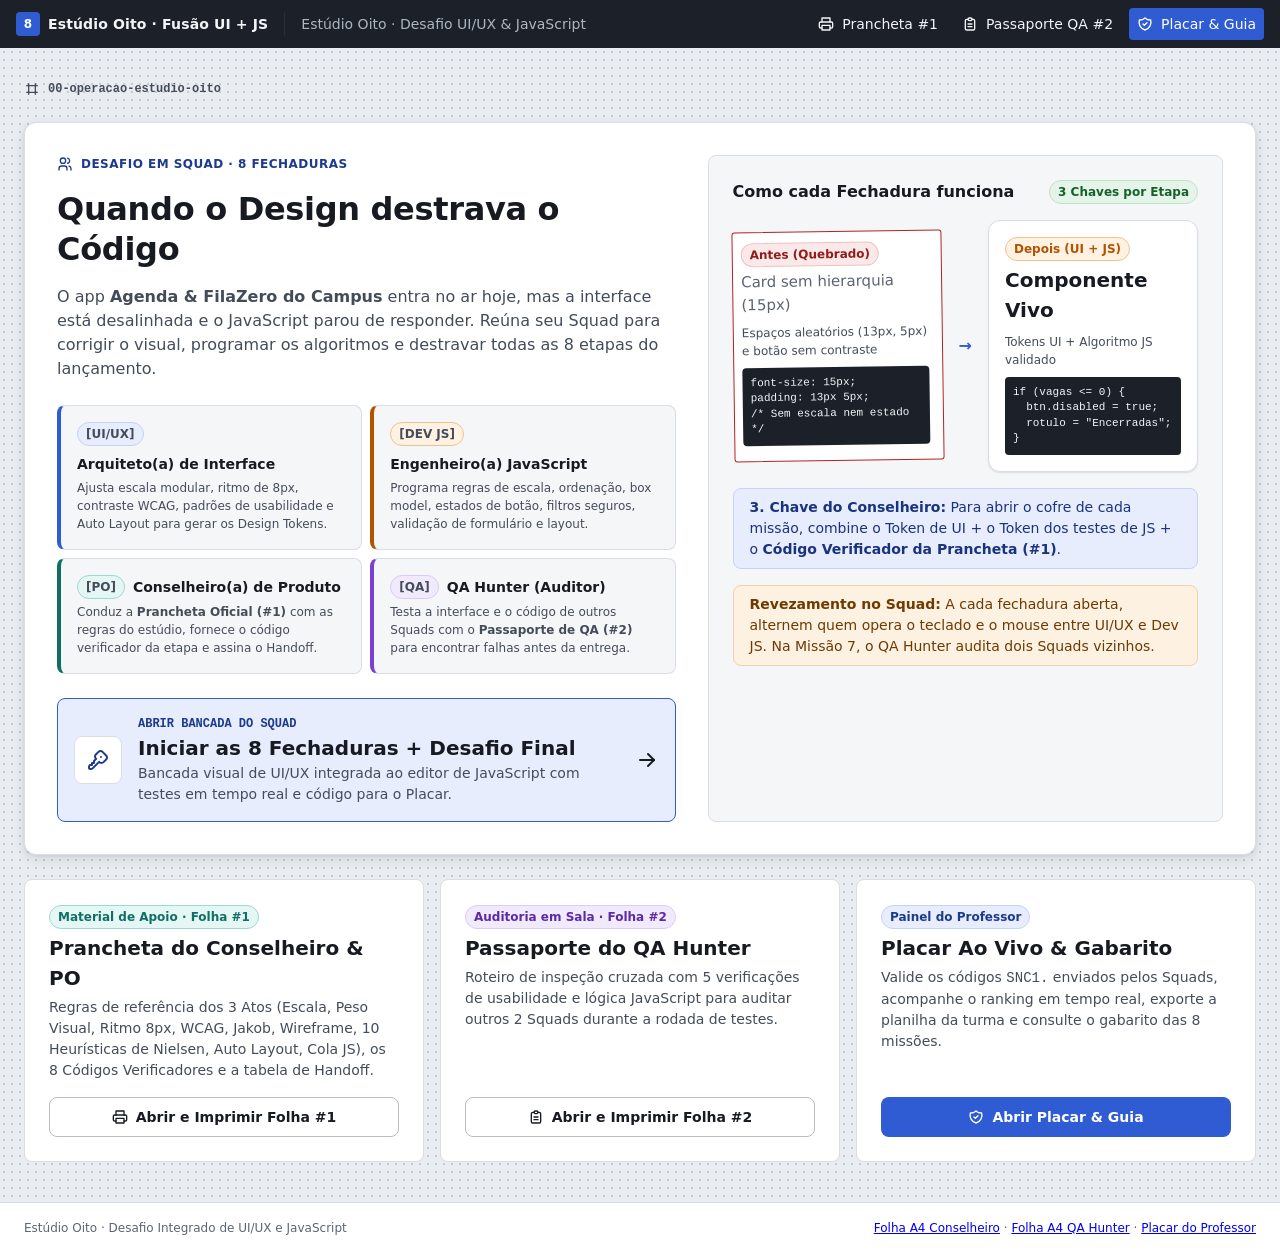
==== index.html @ e016b9eb "feat: Operacao Estudio Oito - Desafio UI/UX e JavaScript" ====
<!--
autor: Prof. Marcos V. Moraes
proposito: Portal principal da Operacao Estudio Oito (Fusao UI/UX Figma + Desenvolvimento Web JavaScript - Jornada 3h+ / 8 Missoes)
criado: 2026-11-12T16:20:00-03:00
atualizado: 2026-11-12T17:30:00-03:00
versao: 2.0.0
-->
<!DOCTYPE html>
<html lang="pt-BR">
<head>
  <meta charset="UTF-8">
  <meta name="viewport" content="width=device-width, initial-scale=1.0">
  <title>Operação Estúdio Oito — Fusão UI/UX &amp; JavaScript</title>
  <meta name="description" content="Atividade colaborativa entre turmas de UI/UX (Figma) e Desenvolvimento Web (JavaScript), organizada em Squads com papéis táticos para todos os alunos.">
  <link rel="stylesheet" href="assets/css/tokens.css">
  <link rel="stylesheet" href="assets/css/portal.css">
</head>
<body>
  <svg class="sprite" aria-hidden="true" focusable="false">
    <symbol id="i-users" viewBox="0 0 24 24"><path d="M9 7m-4 0a4 4 0 1 0 8 0a4 4 0 1 0 -8 0"/><path d="M3 21v-2a4 4 0 0 1 4 -4h4a4 4 0 0 1 4 4v2"/><path d="M16 3.13a4 4 0 0 1 0 7.75"/><path d="M21 21v-2a4 4 0 0 0 -3 -3.85"/></symbol>
    <symbol id="i-key" viewBox="0 0 24 24"><path d="M16.555 3.843l3.602 3.602a2.877 2.877 0 0 1 0 4.069l-2.643 2.643a2.877 2.877 0 0 1 -4.069 0l-.301 -.301l-6.558 6.558a2 2 0 0 1 -1.239 .578l-.175 .008h-1.172a1 1 0 0 1 -.993 -.883l-.007 -.117v-1.172a2 2 0 0 1 .467 -1.284l.119 -.13l.414 -.414h2v-2h2v-2l2.144 -2.144l-.301 -.301a2.877 2.877 0 0 1 0 -4.069l2.643 -2.643a2.877 2.877 0 0 1 4.069 0z"/><path d="M15 9h.01"/></symbol>
    <symbol id="i-code" viewBox="0 0 24 24"><path d="M7 8l-4 4l4 4"/><path d="M17 8l4 4l-4 4"/><path d="M14 4l-4 16"/></symbol>
    <symbol id="i-frame" viewBox="0 0 24 24"><path d="M4 7l16 0"/><path d="M4 17l16 0"/><path d="M7 4l0 16"/><path d="M17 4l0 16"/></symbol>
    <symbol id="i-printer" viewBox="0 0 24 24"><path d="M6 9v-6h12v6"/><path d="M6 18h-2a2 2 0 0 1 -2 -2v-5a2 2 0 0 1 2 -2h16a2 2 0 0 1 2 2v5a2 2 0 0 1 -2 2h-2"/><path d="M6 14h12v7h-12z"/></symbol>
    <symbol id="i-shield-check" viewBox="0 0 24 24"><path d="M12 3a12 12 0 0 0 8.5 3a12 12 0 0 1 -8.5 15a12 12 0 0 1 -8.5 -15a12 12 0 0 0 8.5 -3"/><path d="M9 12l2 2l4 -4"/></symbol>
    <symbol id="i-arrow-right" viewBox="0 0 24 24"><path d="M5 12l14 0"/><path d="M13 18l6 -6"/><path d="M13 6l6 6"/></symbol>
    <symbol id="i-component" viewBox="0 0 24 24"><path d="M3 12l3 3l3 -3l-3 -3z"/><path d="M15 12l3 3l3 -3l-3 -3z"/><path d="M9 6l3 3l3 -3l-3 -3z"/><path d="M9 18l3 3l3 -3l-3 -3z"/></symbol>
    <symbol id="i-clipboard" viewBox="0 0 24 24"><path d="M9 5h-2a2 2 0 0 0 -2 2v12a2 2 0 0 0 2 2h10a2 2 0 0 0 2 -2v-12a2 2 0 0 0 -2 -2h-2"/><rect x="9" y="3" width="6" height="4" rx="2"/><path d="M9 12h6"/><path d="M9 16h6"/></symbol>
  </svg>

  <a class="skip-link" href="#conteudo">Pular para o conteúdo</a>

  <header class="ws-toolbar">
    <a class="ws-brand" href="index.html">
      <span class="ws-brand-mark" aria-hidden="true">8</span>
      <span>Estúdio Oito &middot; Fusão UI + JS</span>
    </a>
    <span class="ws-toolbar-sep" aria-hidden="true"></span>
    <span class="toolbar-file">Estúdio Oito &middot; Desafio UI/UX &amp; JavaScript</span>
    <span class="ws-toolbar-spacer"></span>
    <a class="ws-tool-btn" href="impressos/prancheta-conselheiro.html">
      <svg class="ic ic-16" aria-hidden="true"><use href="#i-printer"/></svg>
      <span>Prancheta #1</span>
    </a>
    <a class="ws-tool-btn" href="impressos/passaporte-qa.html">
      <svg class="ic ic-16" aria-hidden="true"><use href="#i-clipboard"/></svg>
      <span>Passaporte QA #2</span>
    </a>
    <a class="ws-tool-btn is-active" href="placar/index.html">
      <svg class="ic ic-16" aria-hidden="true"><use href="#i-shield-check"/></svg>
      <span>Placar &amp; Guia</span>
    </a>
  </header>

  <main id="conteudo" class="ws-canvas-bg portal-canvas">
    <div class="frame-name" aria-hidden="true">
      <svg class="ic ic-16" aria-hidden="true"><use href="#i-frame"/></svg>00-operacao-estudio-oito
    </div>

    <section class="portal-frame" aria-labelledby="titulo">
      <div class="intro">
        <span class="eyebrow">
          <svg class="ic ic-16" aria-hidden="true"><use href="#i-users"/></svg>
          Desafio em Squad &middot; 8 Fechaduras
        </span>
        <h1 id="titulo">Quando o Design destrava o Código</h1>
        <p class="lead">
          O app <strong>Agenda &amp; FilaZero do Campus</strong> entra no ar hoje, mas a interface está desalinhada e o JavaScript parou de responder. Reúna seu Squad para corrigir o visual, programar os algoritmos e destravar todas as 8 etapas do lançamento.
        </p>

        <div class="squad-roles" aria-label="Papéis do Squad">
          <div class="role-card role-ui">
            <strong><span class="chip chip-select">[UI/UX]</span> Arquiteto(a) de Interface</strong>
            <span>Ajusta escala modular, ritmo de 8px, contraste WCAG, padrões de usabilidade e Auto Layout para gerar os Design Tokens.</span>
          </div>
          <div class="role-card role-js">
            <strong><span class="chip chip-js">[DEV JS]</span> Engenheiro(a) JavaScript</strong>
            <span>Programa regras de escala, ordenação, box model, estados de botão, filtros seguros, validação de formulário e layout.</span>
          </div>
          <div class="role-card role-po">
            <strong><span class="chip chip-po">[PO]</span> Conselheiro(a) de Produto</strong>
            <span>Conduz a <strong>Prancheta Oficial (#1)</strong> com as regras do estúdio, fornece o código verificador da etapa e assina o Handoff.</span>
          </div>
          <div class="role-card role-qa">
            <strong><span class="chip chip-component">[QA]</span> QA Hunter (Auditor)</strong>
            <span>Testa a interface e o código de outros Squads com o <strong>Passaporte de QA (#2)</strong> para encontrar falhas antes da entrega.</span>
          </div>
        </div>

        <div class="entries">
          <a class="entry entry-primary" href="quest/index.html">
            <span class="entry-icon"><svg class="ic ic-24" aria-hidden="true"><use href="#i-key"/></svg></span>
            <span class="entry-text">
              <span class="entry-step">ABRIR BANCADA DO SQUAD</span>
              <strong>Iniciar as 8 Fechaduras + Desafio Final</strong>
              <span>Bancada visual de UI/UX integrada ao editor de JavaScript com testes em tempo real e código para o Placar.</span>
            </span>
            <svg class="ic ic-24" aria-hidden="true"><use href="#i-arrow-right"/></svg>
          </a>
        </div>
      </div>

      <div class="preview-panel" aria-label="Como funciona cada etapa">
        <div style="display:flex; justify-content:space-between; align-items:center; flex-wrap:wrap; gap:8px;">
          <strong>Como cada Fechadura funciona</strong>
          <span class="chip chip-ok">3 Chaves por Etapa</span>
        </div>

        <div class="preview-grid">
          <div class="pv-card is-broken">
            <span class="chip chip-bad" style="align-self:flex-start;">Antes (Quebrado)</span>
            <span class="pv-title" style="font-size:15px; font-weight:400; color:#5c6474;">Card sem hierarquia (15px)</span>
            <span class="pv-meta">Espaços aleatórios (13px, 5px) e botão sem contraste</span>
            <div class="pv-code">font-size: 15px;
padding: 13px 5px;
/* Sem escala nem estado */</div>
          </div>

          <span style="font-weight:800; color:var(--ac-select);">&rarr;</span>

          <div class="pv-card">
            <span class="chip chip-js" style="align-self:flex-start;">Depois (UI + JS)</span>
            <span class="pv-title">Componente Vivo</span>
            <span class="pv-meta">Tokens UI + Algoritmo JS validado</span>
            <div class="pv-code">if (vagas &lt;= 0) {
  btn.disabled = true;
  rotulo = "Encerradas";
}</div>
          </div>
        </div>

        <div class="callout callout-info">
          <div>
            <strong>3. Chave do Conselheiro:</strong>
            Para abrir o cofre de cada missão, combine o Token de UI + o Token dos testes de JS + o <strong>Código Verificador da Prancheta (#1)</strong>.
          </div>
        </div>

        <div class="callout callout-warn">
          <div>
            <strong>Revezamento no Squad:</strong>
            A cada fechadura aberta, alternem quem opera o teclado e o mouse entre UI/UX e Dev JS. Na Missão 7, o QA Hunter audita dois Squads vizinhos.
          </div>
        </div>
      </div>
    </section>

    <section class="print-cards" aria-label="Materiais de apoio e placar">
      <article class="print-card">
        <div>
          <span class="chip chip-po">Material de Apoio &middot; Folha #1</span>
          <h3>Prancheta do Conselheiro &amp; PO</h3>
          <p>Regras de referência dos 3 Atos (Escala, Peso Visual, Ritmo 8px, WCAG, Jakob, Wireframe, 10 Heurísticas de Nielsen, Auto Layout, Cola JS), os 8 Códigos Verificadores e a tabela de Handoff.</p>
        </div>
        <a class="btn btn-secondary" href="impressos/prancheta-conselheiro.html">
          <svg class="ic ic-16" aria-hidden="true"><use href="#i-printer"/></svg>
          Abrir e Imprimir Folha #1
        </a>
      </article>

      <article class="print-card">
        <div>
          <span class="chip chip-component">Auditoria em Sala &middot; Folha #2</span>
          <h3>Passaporte do QA Hunter</h3>
          <p>Roteiro de inspeção cruzada com 5 verificações de usabilidade e lógica JavaScript para auditar outros 2 Squads durante a rodada de testes.</p>
        </div>
        <a class="btn btn-secondary" href="impressos/passaporte-qa.html">
          <svg class="ic ic-16" aria-hidden="true"><use href="#i-clipboard"/></svg>
          Abrir e Imprimir Folha #2
        </a>
      </article>

      <article class="print-card">
        <div>
          <span class="chip chip-select">Painel do Professor</span>
          <h3>Placar Ao Vivo &amp; Gabarito</h3>
          <p>Valide os códigos <code>SNC1.</code> enviados pelos Squads, acompanhe o ranking em tempo real, exporte a planilha da turma e consulte o gabarito das 8 missões.</p>
        </div>
        <a class="btn btn-primary" href="placar/index.html">
          <svg class="ic ic-16" aria-hidden="true"><use href="#i-shield-check"/></svg>
          Abrir Placar &amp; Guia
        </a>
      </article>
    </section>
  </main>

  <footer class="portal-footer">
    <span>Estúdio Oito &middot; Desafio Integrado de UI/UX e JavaScript</span>
    <div>
      <a href="impressos/prancheta-conselheiro.html">Folha A4 Conselheiro</a> &middot;
      <a href="impressos/passaporte-qa.html">Folha A4 QA Hunter</a> &middot;
      <a href="placar/index.html">Placar do Professor</a>
    </div>
  </footer>
</body>
</html>
---- assets/css/tokens.css ----
/*
 * autor: Prof. Marcos V. Moraes
 * proposito: Design tokens e componentes base do workspace Operacao Estudio Oito (UI/UX + JS)
 * criado: 2026-11-12T16:19:00-03:00
 * atualizado: 2026-11-12T16:19:00-03:00
 * versao: 1.0.0
 */

:root {
  /* Escala modular de 8px (meio passo de 4px) */
  --s-0: 0;
  --s-05: 4px;
  --s-1: 8px;
  --s-2: 16px;
  --s-3: 24px;
  --s-4: 32px;
  --s-5: 40px;
  --s-6: 48px;
  --s-8: 64px;

  /* Superficies */
  --ws-canvas: #e9ecf1;
  --ws-canvas-dot: #c3c9d4;
  --ws-panel: #ffffff;
  --ws-panel-alt: #f5f6f8;
  --ws-border: #d9dde4;
  --ws-border-strong: #b9c0cc;
  --ws-toolbar: #1c2028;
  --ws-toolbar-alt: #2a303b;
  --ws-toolbar-text: #f2f4f7;
  --ws-toolbar-muted: #aeb6c4;

  /* Texto sobre superficies claras (WCAG 2.2 AA verificado) */
  --tx-1: #171a21;
  --tx-2: #444c5a;
  --tx-3: #5c6474;
  --tx-inverse: #ffffff;

  /* Cores de destaque por papel */
  --ac-select: #2f5bd3;
  --ac-select-hover: #2449b0;
  --ac-select-press: #1c3a8e;
  --ac-select-soft: #e7edfc;

  --ac-js: #b35300;
  --ac-js-soft: #fff2e2;
  --ac-js-border: #f0c28c;

  --ac-po: #0f6e66;
  --ac-po-soft: #e4f7f5;
  --ac-po-border: #9bd9d3;

  --ac-redline: #c2255c;
  --ac-redline-soft: #fbe7ef;
  --ac-component: #7b3fd4;
  --ac-component-soft: #f1eafc;

  /* Estados semanticos */
  --ok: #1f7a36;
  --ok-soft: #e5f4e8;
  --warn: #9a5200;
  --warn-soft: #fdf1e1;
  --bad: #b42323;
  --bad-soft: #fbe9e9;

  /* Tipografia */
  --ff-ui: "Inter", system-ui, -apple-system, "Segoe UI", Roboto, "Helvetica Neue", Arial, sans-serif;
  --ff-mono: ui-monospace, "Cascadia Code", "SF Mono", Consolas, "Liberation Mono", monospace;
  --fs-12: 0.75rem;
  --fs-14: 0.875rem;
  --fs-16: 1rem;
  --fs-20: 1.25rem;
  --fs-24: 1.5rem;
  --fs-32: 2rem;
  --fs-40: 2.5rem;
  --lh-tight: 1.25;
  --lh-body: 1.5;

  /* Raios, sombras e transicoes */
  --r-2: 2px;
  --r-4: 4px;
  --r-8: 8px;
  --r-12: 12px;
  --r-16: 16px;
  --r-pill: 999px;
  --el-1: 0 1px 2px rgba(23, 26, 33, 0.08), 0 1px 1px rgba(23, 26, 33, 0.04);
  --el-2: 0 4px 12px rgba(23, 26, 33, 0.10), 0 1px 3px rgba(23, 26, 33, 0.08);
  --el-3: 0 12px 32px rgba(23, 26, 33, 0.16), 0 2px 6px rgba(23, 26, 33, 0.08);
  --focus-ring: 0 0 0 2px #ffffff, 0 0 0 4px var(--ac-select);
  --t-fast: 120ms;
  --t-med: 240ms;
  --ease: cubic-bezier(0.2, 0.7, 0.2, 1);

  --toolbar-h: 48px;
  color-scheme: light;
}

*,
*::before,
*::after {
  box-sizing: border-box;
}

html {
  -webkit-text-size-adjust: 100%;
}

body {
  margin: 0;
  font-family: var(--ff-ui);
  font-size: var(--fs-16);
  line-height: var(--lh-body);
  color: var(--tx-1);
  background: var(--ws-canvas);
}

svg {
  display: block;
  max-width: 100%;
}

.sprite {
  display: none;
}

:focus-visible {
  outline: none;
  box-shadow: var(--focus-ring);
  border-radius: var(--r-4);
}

[hidden] {
  display: none !important;
}

.skip-link {
  position: absolute;
  left: var(--s-2);
  top: -64px;
  z-index: 1000;
  padding: var(--s-1) var(--s-2);
  background: var(--ac-select);
  color: var(--tx-inverse);
  border-radius: var(--r-8);
  font-weight: 600;
  text-decoration: none;
}

.skip-link:focus {
  top: var(--s-1);
}

.ws-canvas-bg {
  background-color: var(--ws-canvas);
  background-image: radial-gradient(var(--ws-canvas-dot) 1px, transparent 1.2px);
  background-size: 8px 8px;
}

.ic {
  width: 20px;
  height: 20px;
  flex: none;
  stroke: currentColor;
  fill: none;
  stroke-width: 2;
  stroke-linecap: round;
  stroke-linejoin: round;
}

.ic-16 { width: 16px; height: 16px; }
.ic-24 { width: 24px; height: 24px; }
.ic-32 { width: 32px; height: 32px; }

.ws-toolbar {
  height: var(--toolbar-h);
  display: flex;
  align-items: center;
  gap: var(--s-1);
  padding: 0 var(--s-2);
  background: var(--ws-toolbar);
  color: var(--ws-toolbar-text);
}

.ws-toolbar a {
  color: inherit;
}

.ws-brand {
  display: flex;
  align-items: center;
  gap: var(--s-1);
  font-weight: 700;
  font-size: var(--fs-14);
  letter-spacing: 0.01em;
  text-decoration: none;
  white-space: nowrap;
}

.ws-brand-mark {
  width: 24px;
  height: 24px;
  border-radius: var(--r-4);
  display: grid;
  place-items: center;
  background: var(--ac-select);
  color: #ffffff;
  font-size: var(--fs-12);
  font-weight: 800;
}

.ws-toolbar-sep {
  width: 1px;
  height: 24px;
  background: var(--ws-toolbar-alt);
  margin: 0 var(--s-1);
}

.ws-toolbar-spacer {
  flex: 1;
}

.ws-tool-btn {
  display: inline-flex;
  align-items: center;
  gap: var(--s-1);
  min-height: 32px;
  padding: 0 var(--s-1);
  border: 0;
  border-radius: var(--r-4);
  background: transparent;
  color: var(--ws-toolbar-text);
  font: inherit;
  font-size: var(--fs-14);
  cursor: pointer;
  text-decoration: none;
  transition: background var(--t-fast) var(--ease);
}

.ws-tool-btn:hover {
  background: var(--ws-toolbar-alt);
}

.ws-tool-btn.is-active {
  background: var(--ac-select);
  color: #ffffff;
}

.ws-panel {
  background: var(--ws-panel);
  border: 1px solid var(--ws-border);
}

.ws-panel-head {
  display: flex;
  align-items: center;
  justify-content: space-between;
  gap: var(--s-1);
  min-height: 40px;
  padding: var(--s-1) var(--s-2);
  border-bottom: 1px solid var(--ws-border);
  font-size: var(--fs-12);
  font-weight: 700;
  letter-spacing: 0.04em;
  text-transform: uppercase;
  color: var(--tx-2);
}

.ws-section {
  padding: var(--s-2);
  border-bottom: 1px solid var(--ws-border);
}

.ws-section:last-child {
  border-bottom: 0;
}

.ws-label {
  display: block;
  margin-bottom: var(--s-05);
  font-size: var(--fs-12);
  font-weight: 600;
  color: var(--tx-2);
}

.btn {
  display: inline-flex;
  align-items: center;
  justify-content: center;
  gap: var(--s-1);
  min-height: 40px;
  padding: 0 var(--s-2);
  border: 1px solid transparent;
  border-radius: var(--r-8);
  font: inherit;
  font-size: var(--fs-14);
  font-weight: 600;
  line-height: 1.2;
  cursor: pointer;
  text-decoration: none;
  transition: background var(--t-fast) var(--ease), border-color var(--t-fast) var(--ease), transform var(--t-fast) var(--ease);
}

.btn:active {
  transform: translateY(1px);
}

.btn:disabled,
.btn[aria-disabled="true"] {
  cursor: not-allowed;
  opacity: 0.6;
  transform: none;
}

.btn-primary {
  background: var(--ac-select);
  color: #ffffff;
}

.btn-primary:hover {
  background: var(--ac-select-hover);
}

.btn-secondary {
  background: var(--ws-panel);
  color: var(--tx-1);
  border-color: var(--ws-border-strong);
}

.btn-secondary:hover {
  background: var(--ws-panel-alt);
}

.btn-ghost {
  background: transparent;
  color: var(--tx-2);
}

.btn-ghost:hover {
  background: var(--ws-panel-alt);
  color: var(--tx-1);
}

.btn-danger {
  background: var(--ws-panel);
  color: var(--bad);
  border-color: var(--bad);
}

.btn-danger:hover {
  background: var(--bad-soft);
}

.btn-sm {
  min-height: 32px;
  padding: 0 var(--s-1);
  font-size: var(--fs-12);
}

.btn-lg {
  min-height: 48px;
  padding: 0 var(--s-3);
  font-size: var(--fs-16);
}

.field {
  width: 100%;
  min-height: 40px;
  padding: var(--s-1);
  border: 1px solid var(--ws-border-strong);
  border-radius: var(--r-4);
  background: var(--ws-panel);
  color: var(--tx-1);
  font: inherit;
  font-size: var(--fs-14);
}

.field:focus-visible {
  border-color: var(--ac-select);
}

.field-mono {
  font-family: var(--ff-mono);
}

code,
pre,
.field-mono,
.code-editor,
.console-output,
.pv-code {
  font-variant-ligatures: none;
  font-feature-settings: "liga" 0, "calt" 0;
}

.chip {
  display: inline-flex;
  align-items: center;
  gap: var(--s-05);
  min-height: 24px;
  padding: 0 var(--s-1);
  border-radius: var(--r-pill);
  background: var(--ws-panel-alt);
  border: 1px solid var(--ws-border);
  color: var(--tx-2);
  font-size: var(--fs-12);
  font-weight: 600;
  white-space: nowrap;
}

.chip-select { background: var(--ac-select-soft); border-color: #c4d3f7; color: var(--ac-select-press); }
.chip-js { background: var(--ac-js-soft); border-color: var(--ac-js-border); color: var(--ac-js); }
.chip-po { background: var(--ac-po-soft); border-color: var(--ac-po-border); color: var(--ac-po); }
.chip-component { background: var(--ac-component-soft); border-color: #dccbf6; color: #5b2aa6; }
.chip-redline { background: var(--ac-redline-soft); border-color: #f2c2d4; color: #9c1b49; }
.chip-ok { background: var(--ok-soft); border-color: #bfe3c7; color: #17602a; }
.chip-warn { background: var(--warn-soft); border-color: #f2d3a8; color: #7a4100; }
.chip-bad { background: var(--bad-soft); border-color: #f1c0c0; color: #8f1b1b; }

kbd {
  display: inline-block;
  min-width: 24px;
  padding: 0 var(--s-05);
  border: 1px solid var(--ws-border-strong);
  border-bottom-width: 2px;
  border-radius: var(--r-4);
  background: var(--ws-panel);
  font-family: var(--ff-mono);
  font-size: var(--fs-12);
  line-height: 20px;
  text-align: center;
  color: var(--tx-1);
}

.callout {
  display: flex;
  gap: var(--s-1);
  padding: var(--s-1) var(--s-2);
  border-radius: var(--r-8);
  border: 1px solid var(--ws-border);
  background: var(--ws-panel-alt);
  font-size: var(--fs-14);
}

.callout-ok { background: var(--ok-soft); border-color: #bfe3c7; color: #145224; }
.callout-warn { background: var(--warn-soft); border-color: #f2d3a8; color: #6e3a00; }
.callout-bad { background: var(--bad-soft); border-color: #f1c0c0; color: #7d1717; }
.callout-info { background: var(--ac-select-soft); border-color: #c4d3f7; color: #19337e; }

@keyframes ws-shake {
  0%, 100% { transform: translateX(0); }
  25% { transform: translateX(-6px); }
  75% { transform: translateX(6px); }
}

@keyframes ws-pop {
  0% { transform: scale(0.95); opacity: 0; }
  100% { transform: scale(1); opacity: 1; }
}

.anim-shake { animation: ws-shake 280ms var(--ease); }
.anim-pop { animation: ws-pop var(--t-med) var(--ease); }

@media (prefers-reduced-motion: reduce) {
  *, *::before, *::after {
    animation-duration: 0.01ms !important;
    animation-iteration-count: 1 !important;
    transition-duration: 0.01ms !important;
    scroll-behavior: auto !important;
  }
}

@media print {
  .ws-toolbar,
  .no-print {
    display: none !important;
  }
  body {
    background: #ffffff;
  }
}
---- assets/css/portal.css ----
/*
 * autor: Prof. Marcos V. Moraes
 * proposito: Estilos do portal principal (index.html) da Operacao Estudio Oito
 * criado: 2026-11-12T16:19:00-03:00
 * atualizado: 2026-11-12T16:19:00-03:00
 * versao: 1.0.0
 */

body {
  display: flex;
  flex-direction: column;
  min-height: 100vh;
}

.toolbar-file {
  font-size: var(--fs-14);
  color: var(--ws-toolbar-muted);
}

.portal-canvas {
  flex: 1;
  display: flex;
  flex-direction: column;
  gap: var(--s-3);
  padding: var(--s-4) var(--s-3) var(--s-5);
}

.portal-canvas > * {
  width: 100%;
  max-width: 1240px;
  margin-left: auto;
  margin-right: auto;
}

.frame-name {
  display: flex;
  align-items: center;
  gap: var(--s-1);
  font-family: var(--ff-mono);
  font-size: var(--fs-12);
  font-weight: 700;
  color: var(--tx-2);
}

.portal-frame {
  display: grid;
  grid-template-columns: minmax(0, 6fr) minmax(0, 5fr);
  gap: var(--s-4);
  padding: var(--s-4);
  border: 1px solid var(--ws-border);
  border-radius: var(--r-12);
  background: var(--ws-panel);
  box-shadow: var(--el-2);
}

.intro {
  display: flex;
  flex-direction: column;
  gap: var(--s-2);
}

.eyebrow {
  display: inline-flex;
  align-items: center;
  gap: var(--s-1);
  font-size: var(--fs-12);
  font-weight: 700;
  letter-spacing: 0.04em;
  text-transform: uppercase;
  color: var(--ac-select-press);
}

.intro h1 {
  margin: 0;
  font-size: var(--fs-32);
  line-height: 40px;
  font-weight: 800;
  letter-spacing: -0.01em;
}

.lead {
  margin: 0;
  font-size: var(--fs-16);
  color: var(--tx-2);
}

.squad-roles {
  display: grid;
  grid-template-columns: repeat(2, minmax(0, 1fr));
  gap: var(--s-1);
  margin-top: var(--s-1);
}

.role-card {
  padding: var(--s-2);
  border-radius: var(--r-8);
  border: 1px solid var(--ws-border);
  background: var(--ws-panel-alt);
  display: flex;
  flex-direction: column;
  gap: var(--s-05);
}

.role-card > strong {
  display: flex;
  align-items: center;
  flex-wrap: wrap;
  gap: var(--s-1);
  font-size: var(--fs-14);
}

.role-card span {
  font-size: var(--fs-12);
  color: var(--tx-2);
}

.role-ui { border-left: 4px solid var(--ac-select); }
.role-js { border-left: 4px solid var(--ac-js); }
.role-po { border-left: 4px solid var(--ac-po); }
.role-qa { border-left: 4px solid var(--ac-component); }

.entries {
  display: grid;
  grid-template-columns: 1fr;
  gap: var(--s-1);
  margin-top: var(--s-1);
}

.entry {
  display: flex;
  align-items: center;
  gap: var(--s-2);
  padding: var(--s-2);
  border: 1px solid var(--ws-border);
  border-radius: var(--r-8);
  background: var(--ws-panel);
  color: var(--tx-1);
  text-decoration: none;
  transition: transform var(--t-fast) var(--ease), border-color var(--t-fast) var(--ease), box-shadow var(--t-fast) var(--ease);
}

a.entry:hover {
  border-color: var(--ac-select);
  box-shadow: var(--el-1);
  transform: translateY(-1px);
}

.entry-primary {
  border-color: var(--ac-select);
  background: var(--ac-select-soft);
}

.entry-icon {
  display: grid;
  place-items: center;
  width: 48px;
  height: 48px;
  border-radius: var(--r-8);
  background: var(--ws-panel);
  border: 1px solid var(--ws-border);
  color: var(--ac-select-press);
  flex: none;
}

.entry-text {
  display: flex;
  flex: 1;
  flex-direction: column;
  font-size: var(--fs-14);
  color: var(--tx-2);
}

.entry-text strong {
  font-size: var(--fs-20);
  color: var(--tx-1);
}

.entry-step {
  font-family: var(--ff-mono);
  font-size: var(--fs-12);
  font-weight: 700;
  color: var(--ac-select-press);
}

.preview-panel {
  display: flex;
  flex-direction: column;
  gap: var(--s-2);
  padding: var(--s-3);
  border-radius: var(--r-8);
  border: 1px solid var(--ws-border);
  background: var(--ws-panel-alt);
}

.preview-grid {
  display: grid;
  grid-template-columns: 1fr auto 1fr;
  align-items: center;
  gap: var(--s-2);
}

.pv-card {
  display: flex;
  flex-direction: column;
  min-width: 0;
  padding: var(--s-2);
  border: 1px solid var(--ws-border);
  border-radius: var(--r-12);
  background: var(--ws-panel);
  box-shadow: var(--el-1);
}

.pv-card.is-broken {
  padding: 10px 13px 15px 8px;
  border-radius: 3px;
  border-color: var(--bad);
  box-shadow: none;
  transform: rotate(-0.8deg);
}

.pv-tag {
  font-size: var(--fs-12);
  font-weight: 700;
  text-transform: uppercase;
  color: var(--ac-select-press);
}

.pv-title {
  margin-top: var(--s-05);
  font-size: var(--fs-20);
  font-weight: 800;
}

.pv-meta {
  margin-top: var(--s-1);
  font-size: var(--fs-12);
  color: var(--tx-2);
}

.pv-code {
  margin-top: var(--s-1);
  padding: var(--s-1);
  border-radius: var(--r-4);
  background: #1c2028;
  color: #f2f4f7;
  font-family: var(--ff-mono);
  font-size: 11px;
  line-height: 1.4;
  white-space: pre-wrap;
  overflow-x: auto;
  word-break: break-word;
}

.print-cards {
  display: grid;
  grid-template-columns: repeat(3, minmax(0, 1fr));
  gap: var(--s-2);
}

.print-card {
  padding: var(--s-3);
  border: 1px solid var(--ws-border);
  border-radius: var(--r-8);
  background: var(--ws-panel);
  display: flex;
  flex-direction: column;
  justify-content: space-between;
  gap: var(--s-2);
}

.print-card h3 {
  margin: var(--s-05) 0;
  font-size: var(--fs-20);
}

.print-card p {
  margin: 0;
  font-size: var(--fs-14);
  color: var(--tx-2);
}

.portal-footer {
  display: flex;
  flex-wrap: wrap;
  align-items: center;
  justify-content: space-between;
  gap: var(--s-2);
  padding: var(--s-2) var(--s-3);
  border-top: 1px solid var(--ws-border);
  background: var(--ws-panel);
  font-size: var(--fs-12);
  color: var(--tx-3);
}

@media (max-width: 1024px) {
  .portal-frame {
    grid-template-columns: 1fr;
    padding: var(--s-2);
  }
  .print-cards {
    grid-template-columns: 1fr;
  }
  .squad-roles {
    grid-template-columns: 1fr;
  }
  .preview-grid {
    grid-template-columns: 1fr;
  }
}

@media (max-width: 720px) {
  .ws-toolbar {
    height: auto;
    min-height: var(--toolbar-h);
    flex-wrap: wrap;
    padding: var(--s-1) var(--s-2);
  }
  .toolbar-file,
  .ws-toolbar-sep,
  .ws-toolbar-spacer {
    display: none;
  }
  .portal-canvas {
    padding: var(--s-2);
  }
}
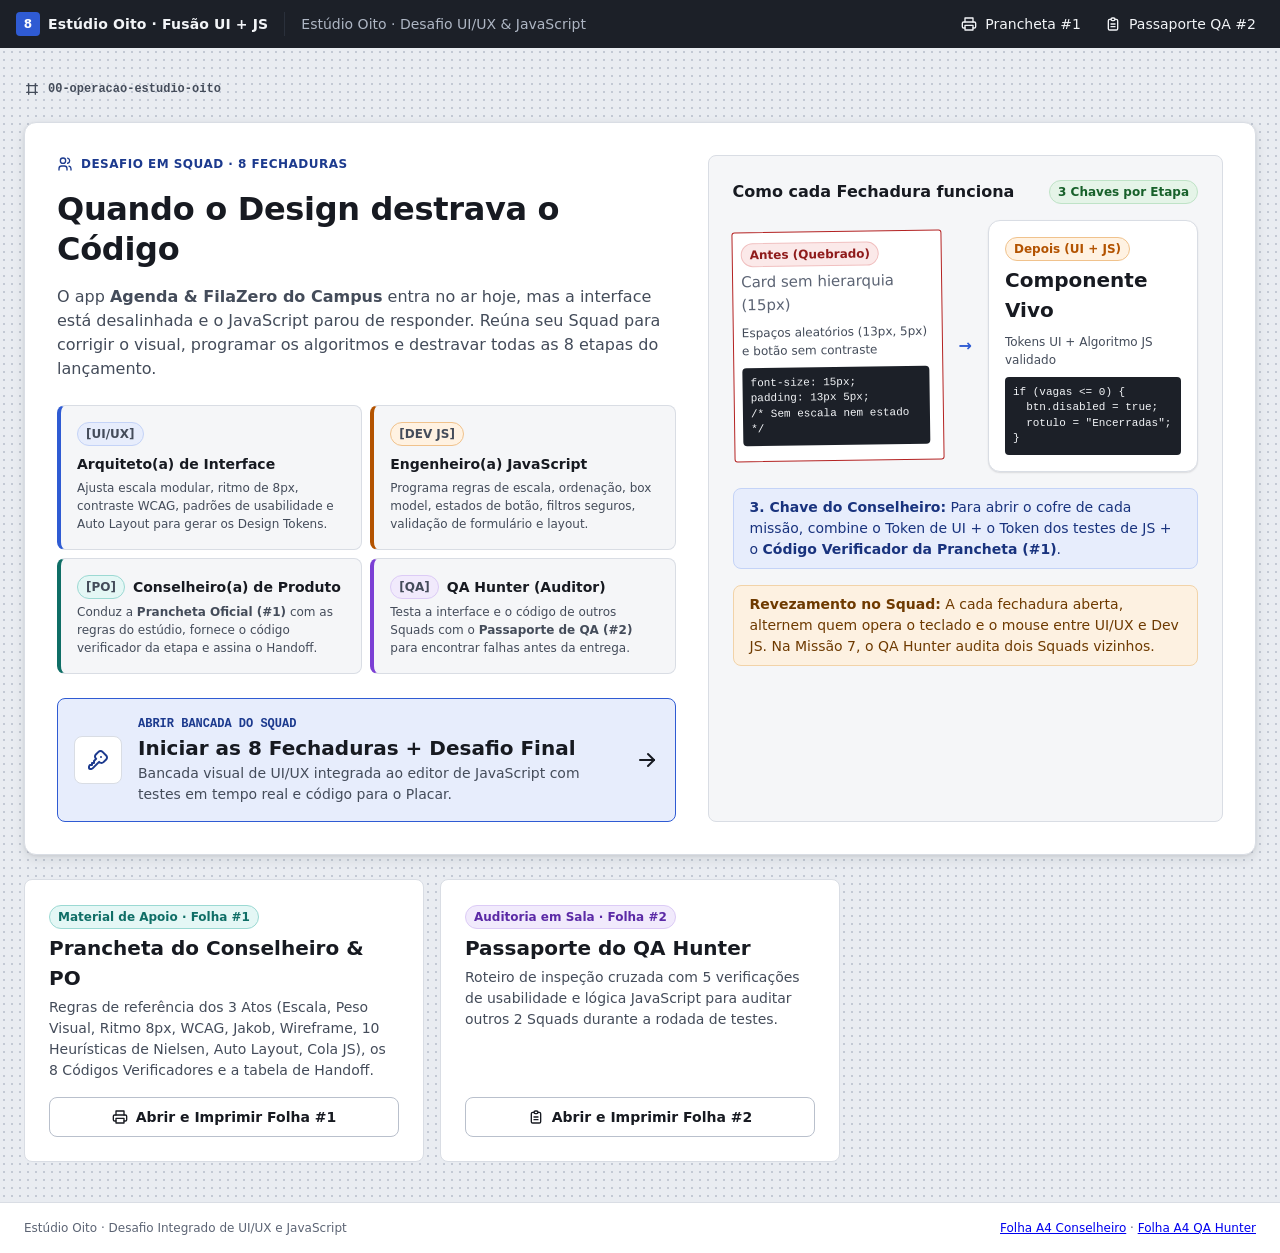
==== commit 20747e31: "chore: remove links ao placar do professor do portal e tela final" ====
--- a/index.html
+++ b/index.html
@@ -2,8 +2,8 @@
 autor: Prof. Marcos V. Moraes
 proposito: Portal principal da Operacao Estudio Oito (Fusao UI/UX Figma + Desenvolvimento Web JavaScript - Jornada 3h+ / 8 Missoes)
 criado: 2026-11-12T16:20:00-03:00
-atualizado: 2026-11-12T17:30:00-03:00
-versao: 2.0.0
+atualizado: 2026-11-12T19:47:00-03:00
+versao: 2.1.0
 -->
 <!DOCTYPE html>
 <html lang="pt-BR">
@@ -45,10 +45,6 @@
     <a class="ws-tool-btn" href="impressos/passaporte-qa.html">
       <svg class="ic ic-16" aria-hidden="true"><use href="#i-clipboard"/></svg>
       <span>Passaporte QA #2</span>
-    </a>
-    <a class="ws-tool-btn is-active" href="placar/index.html">
-      <svg class="ic ic-16" aria-hidden="true"><use href="#i-shield-check"/></svg>
-      <span>Placar &amp; Guia</span>
     </a>
   </header>
 
@@ -169,18 +165,6 @@
           Abrir e Imprimir Folha #2
         </a>
       </article>
-
-      <article class="print-card">
-        <div>
-          <span class="chip chip-select">Painel do Professor</span>
-          <h3>Placar Ao Vivo &amp; Gabarito</h3>
-          <p>Valide os códigos <code>SNC1.</code> enviados pelos Squads, acompanhe o ranking em tempo real, exporte a planilha da turma e consulte o gabarito das 8 missões.</p>
-        </div>
-        <a class="btn btn-primary" href="placar/index.html">
-          <svg class="ic ic-16" aria-hidden="true"><use href="#i-shield-check"/></svg>
-          Abrir Placar &amp; Guia
-        </a>
-      </article>
     </section>
   </main>
 
@@ -188,8 +172,7 @@
     <span>Estúdio Oito &middot; Desafio Integrado de UI/UX e JavaScript</span>
     <div>
       <a href="impressos/prancheta-conselheiro.html">Folha A4 Conselheiro</a> &middot;
-      <a href="impressos/passaporte-qa.html">Folha A4 QA Hunter</a> &middot;
-      <a href="placar/index.html">Placar do Professor</a>
+      <a href="impressos/passaporte-qa.html">Folha A4 QA Hunter</a>
     </div>
   </footer>
 </body>
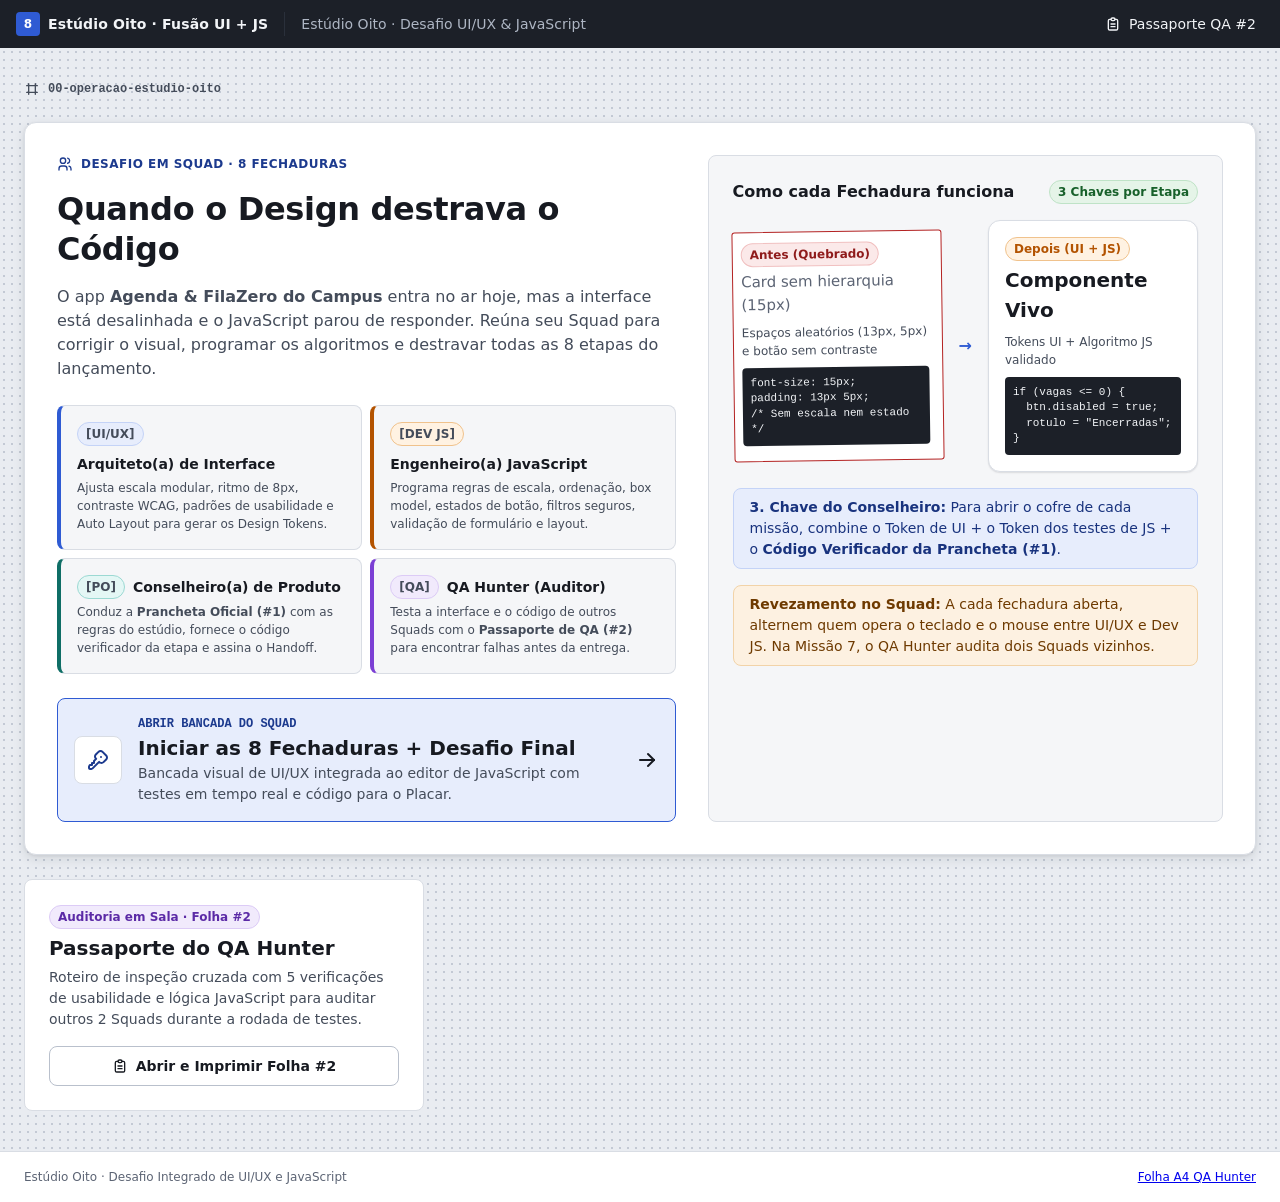
==== commit 9d66c1a2: "chore: remove acesso a prancheta-conselheiro do portal e limpa passaporte-qa" ====
--- a/index.html
+++ b/index.html
@@ -2,8 +2,8 @@
 autor: Prof. Marcos V. Moraes
 proposito: Portal principal da Operacao Estudio Oito (Fusao UI/UX Figma + Desenvolvimento Web JavaScript - Jornada 3h+ / 8 Missoes)
 criado: 2026-11-12T16:20:00-03:00
-atualizado: 2026-11-12T19:47:00-03:00
-versao: 2.1.0
+atualizado: 2026-11-12T19:55:00-03:00
+versao: 2.2.0
 -->
 <!DOCTYPE html>
 <html lang="pt-BR">
@@ -38,11 +38,7 @@
     <span class="ws-toolbar-sep" aria-hidden="true"></span>
     <span class="toolbar-file">Estúdio Oito &middot; Desafio UI/UX &amp; JavaScript</span>
     <span class="ws-toolbar-spacer"></span>
-    <a class="ws-tool-btn" href="impressos/prancheta-conselheiro.html">
-      <svg class="ic ic-16" aria-hidden="true"><use href="#i-printer"/></svg>
-      <span>Prancheta #1</span>
-    </a>
-    <a class="ws-tool-btn" href="impressos/passaporte-qa.html">
+    <a class="ws-tool-btn" href="impressos/passaporte-qa.html?v=2.1.2">
       <svg class="ic ic-16" aria-hidden="true"><use href="#i-clipboard"/></svg>
       <span>Passaporte QA #2</span>
     </a>
@@ -144,23 +140,11 @@
     <section class="print-cards" aria-label="Materiais de apoio e placar">
       <article class="print-card">
         <div>
-          <span class="chip chip-po">Material de Apoio &middot; Folha #1</span>
-          <h3>Prancheta do Conselheiro &amp; PO</h3>
-          <p>Regras de referência dos 3 Atos (Escala, Peso Visual, Ritmo 8px, WCAG, Jakob, Wireframe, 10 Heurísticas de Nielsen, Auto Layout, Cola JS), os 8 Códigos Verificadores e a tabela de Handoff.</p>
-        </div>
-        <a class="btn btn-secondary" href="impressos/prancheta-conselheiro.html">
-          <svg class="ic ic-16" aria-hidden="true"><use href="#i-printer"/></svg>
-          Abrir e Imprimir Folha #1
-        </a>
-      </article>
-
-      <article class="print-card">
-        <div>
           <span class="chip chip-component">Auditoria em Sala &middot; Folha #2</span>
           <h3>Passaporte do QA Hunter</h3>
           <p>Roteiro de inspeção cruzada com 5 verificações de usabilidade e lógica JavaScript para auditar outros 2 Squads durante a rodada de testes.</p>
         </div>
-        <a class="btn btn-secondary" href="impressos/passaporte-qa.html">
+        <a class="btn btn-secondary" href="impressos/passaporte-qa.html?v=2.1.2">
           <svg class="ic ic-16" aria-hidden="true"><use href="#i-clipboard"/></svg>
           Abrir e Imprimir Folha #2
         </a>
@@ -171,8 +155,7 @@
   <footer class="portal-footer">
     <span>Estúdio Oito &middot; Desafio Integrado de UI/UX e JavaScript</span>
     <div>
-      <a href="impressos/prancheta-conselheiro.html">Folha A4 Conselheiro</a> &middot;
-      <a href="impressos/passaporte-qa.html">Folha A4 QA Hunter</a>
+      <a href="impressos/passaporte-qa.html?v=2.1.2">Folha A4 QA Hunter</a>
     </div>
   </footer>
 </body>
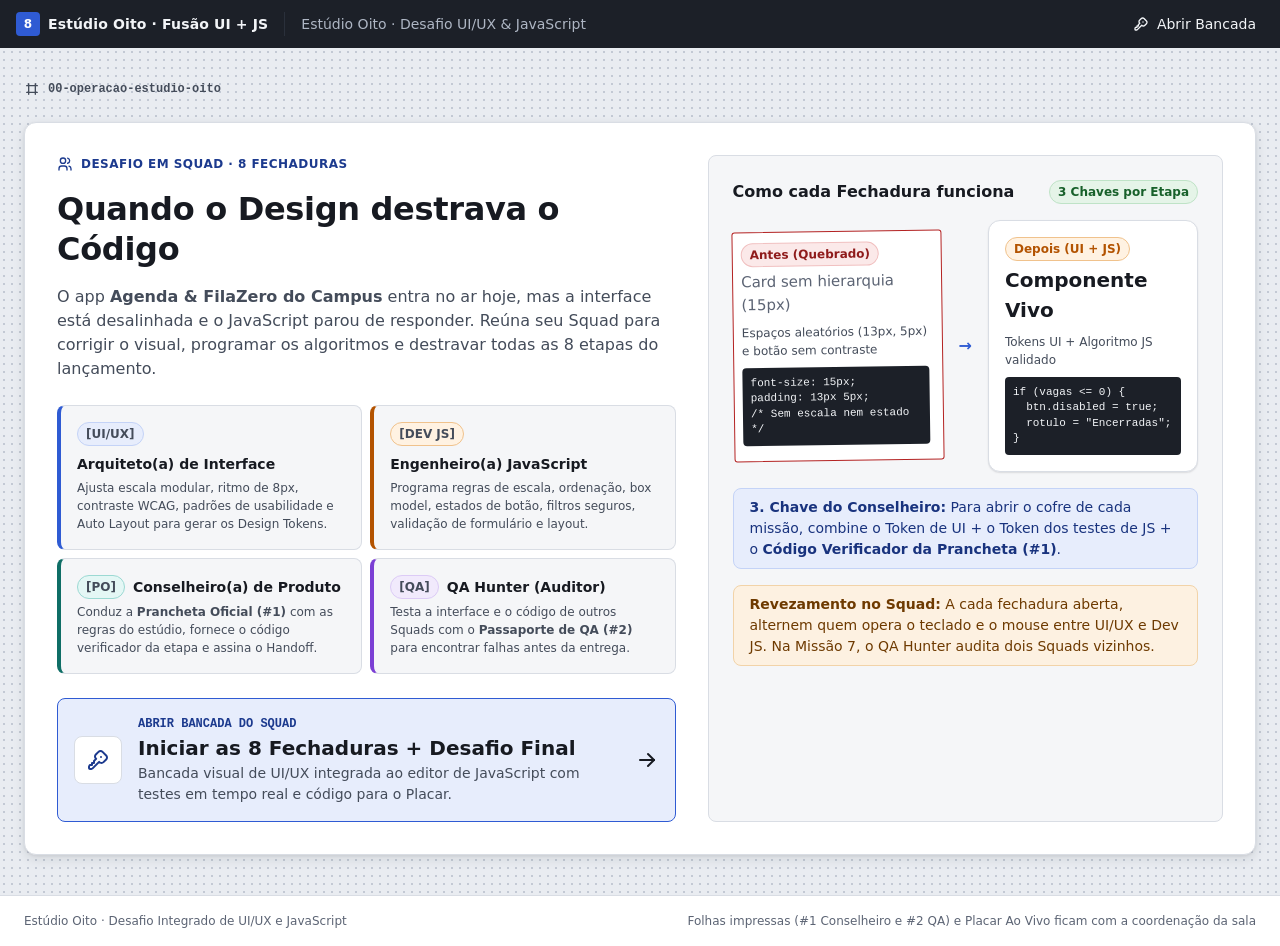
==== commit eae61d94: "chore: remove placar e impressos do repo publico (M4 opcao a)" ====
--- a/index.html
+++ b/index.html
@@ -2,8 +2,8 @@
 autor: Prof. Marcos V. Moraes
 proposito: Portal principal da Operacao Estudio Oito (Fusao UI/UX Figma + Desenvolvimento Web JavaScript - Jornada 3h+ / 8 Missoes)
 criado: 2026-11-12T16:20:00-03:00
-atualizado: 2026-11-12T19:55:00-03:00
-versao: 2.2.0
+atualizado: 2026-11-12T21:04:00-03:00
+versao: 2.2.2
 -->
 <!DOCTYPE html>
 <html lang="pt-BR">
@@ -12,8 +12,8 @@
   <meta name="viewport" content="width=device-width, initial-scale=1.0">
   <title>Operação Estúdio Oito — Fusão UI/UX &amp; JavaScript</title>
   <meta name="description" content="Atividade colaborativa entre turmas de UI/UX (Figma) e Desenvolvimento Web (JavaScript), organizada em Squads com papéis táticos para todos os alunos.">
-  <link rel="stylesheet" href="assets/css/tokens.css">
-  <link rel="stylesheet" href="assets/css/portal.css">
+  <link rel="stylesheet" href="assets/css/tokens.css?v=2.2.1">
+  <link rel="stylesheet" href="assets/css/portal.css?v=2.2.1">
 </head>
 <body>
   <svg class="sprite" aria-hidden="true" focusable="false">
@@ -38,9 +38,9 @@
     <span class="ws-toolbar-sep" aria-hidden="true"></span>
     <span class="toolbar-file">Estúdio Oito &middot; Desafio UI/UX &amp; JavaScript</span>
     <span class="ws-toolbar-spacer"></span>
-    <a class="ws-tool-btn" href="impressos/passaporte-qa.html?v=2.1.2">
-      <svg class="ic ic-16" aria-hidden="true"><use href="#i-clipboard"/></svg>
-      <span>Passaporte QA #2</span>
+    <a class="ws-tool-btn" href="quest/index.html">
+      <svg class="ic ic-16" aria-hidden="true"><use href="#i-key"/></svg>
+      <span>Abrir Bancada</span>
     </a>
   </header>
 
@@ -137,26 +137,11 @@
       </div>
     </section>
 
-    <section class="print-cards" aria-label="Materiais de apoio e placar">
-      <article class="print-card">
-        <div>
-          <span class="chip chip-component">Auditoria em Sala &middot; Folha #2</span>
-          <h3>Passaporte do QA Hunter</h3>
-          <p>Roteiro de inspeção cruzada com 5 verificações de usabilidade e lógica JavaScript para auditar outros 2 Squads durante a rodada de testes.</p>
-        </div>
-        <a class="btn btn-secondary" href="impressos/passaporte-qa.html?v=2.1.2">
-          <svg class="ic ic-16" aria-hidden="true"><use href="#i-clipboard"/></svg>
-          Abrir e Imprimir Folha #2
-        </a>
-      </article>
-    </section>
   </main>
 
   <footer class="portal-footer">
     <span>Estúdio Oito &middot; Desafio Integrado de UI/UX e JavaScript</span>
-    <div>
-      <a href="impressos/passaporte-qa.html?v=2.1.2">Folha A4 QA Hunter</a>
-    </div>
+    <span>Folhas impressas (#1 Conselheiro e #2 QA) e Placar Ao Vivo ficam com a coordenação da sala</span>
   </footer>
 </body>
 </html>
